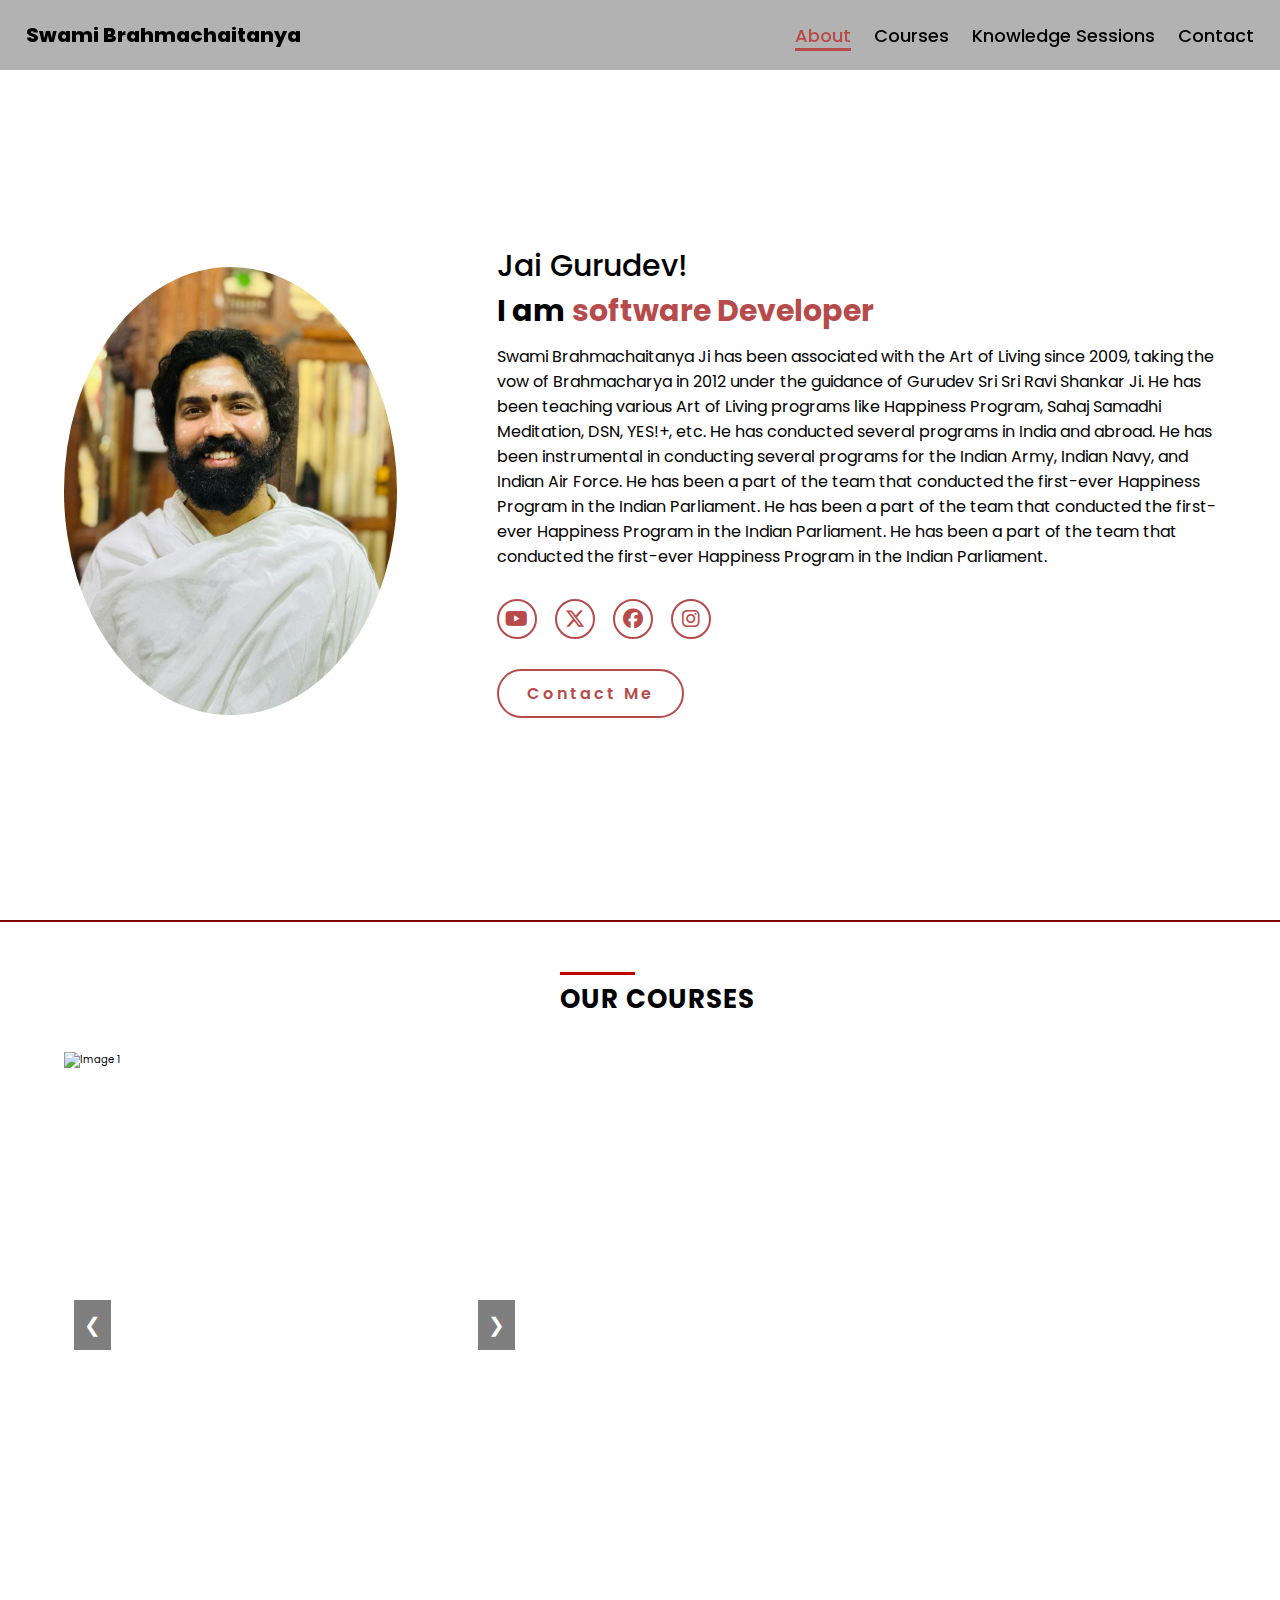
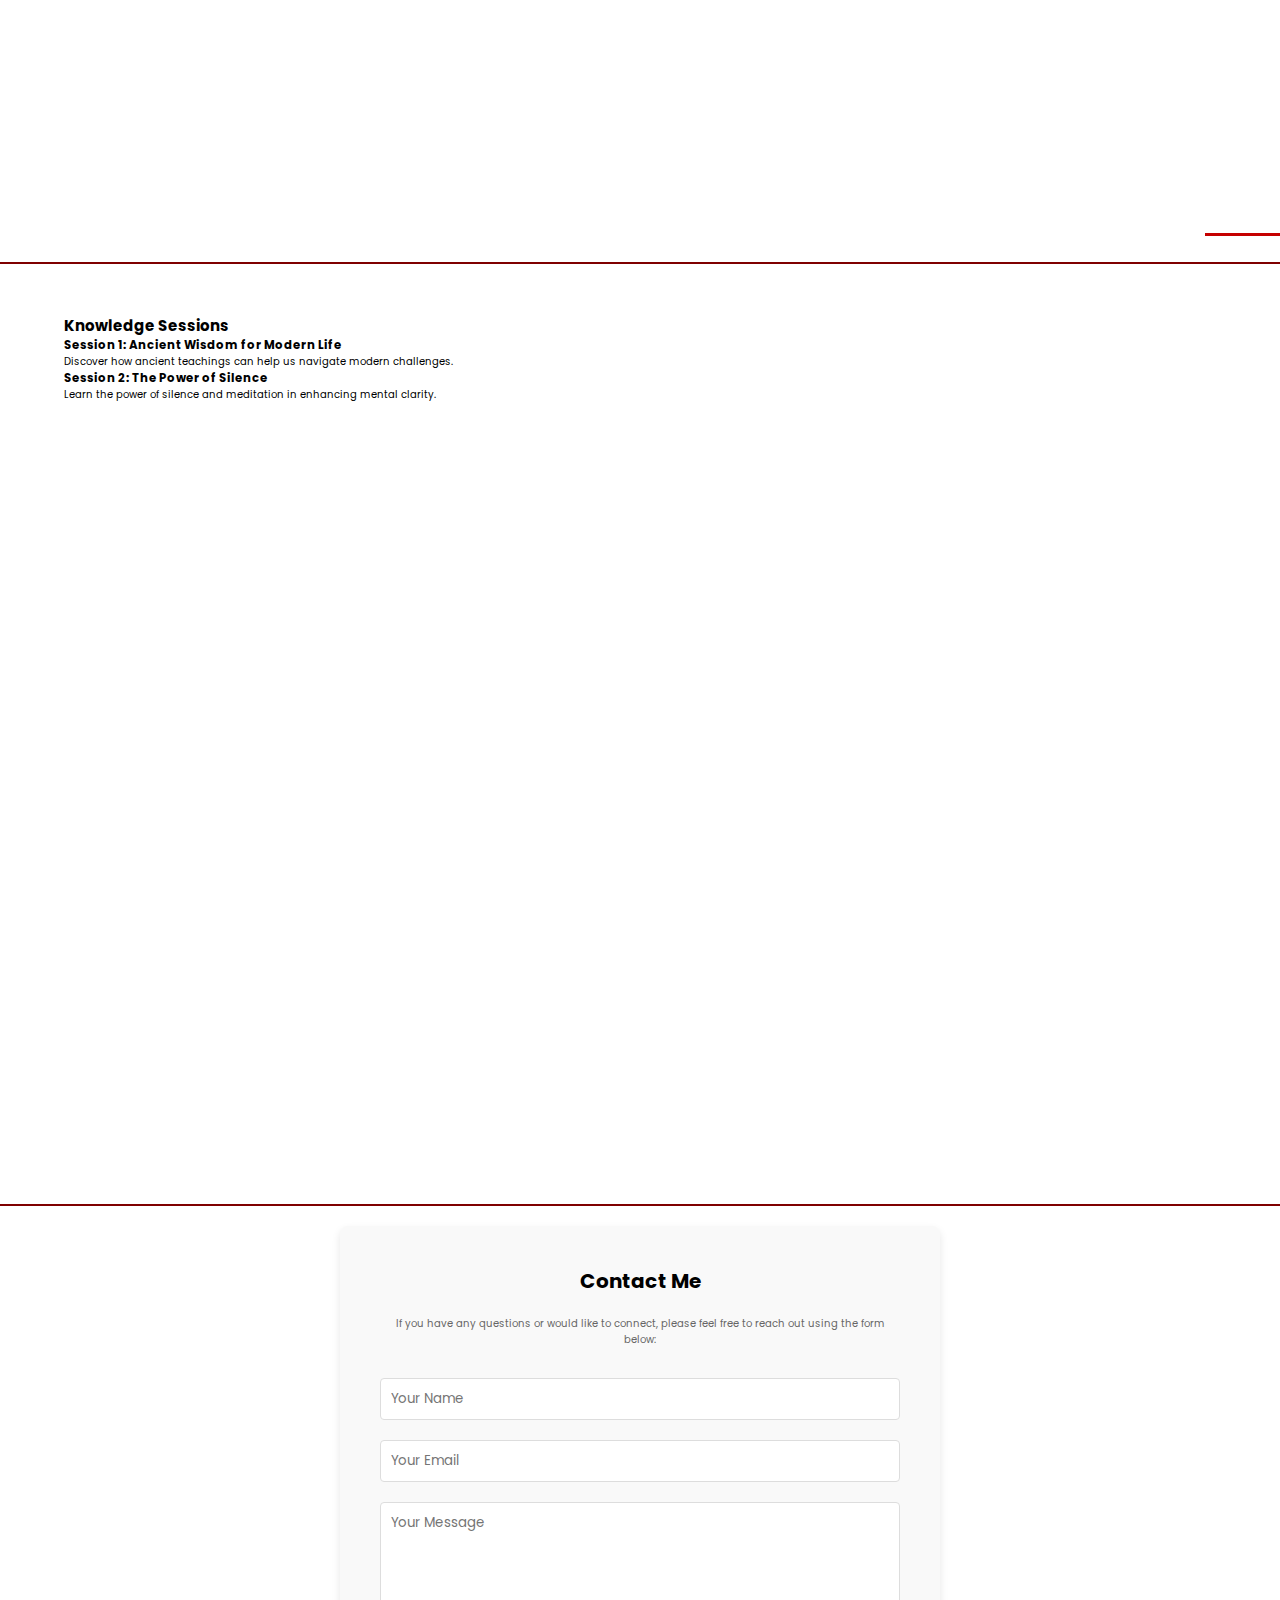
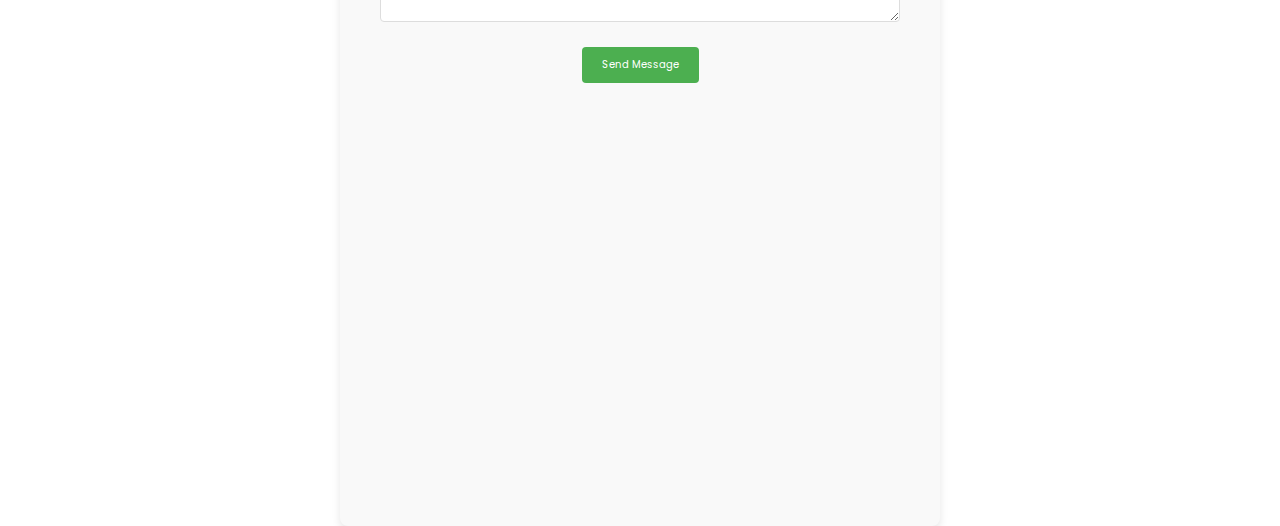
==== index.html @ 54f9519c "one" ====
<!DOCTYPE html>
<html lang="en">
  <head>
    <meta charset="UTF-8" />
    <meta name="viewport" content="width=device-width, initial-scale=1.0" />
    <link
      rel="stylesheet"
      href="https://cdnjs.cloudflare.com/ajax/libs/font-awesome/6.5.2/css/all.min.css"
    />
    <link rel="stylesheet" href="style.css" />
    <title>Portfolio Website</title>
  </head>

  <body>
    <header>
      <a href="#" class="logo">Swami Brahmachaitanya</a>
      <nav>
        <a href="#about" class="active">About</a>
        <a href="#courses">Courses</a>
        <a href="#sessions">Knowledge Sessions</a>
        <a href="#contact">Contact</a>
      </nav>
    </header>

    <section id="about" class="about">
      <div class="about-img">
        <img src="home.jpg" alt="" />
      </div>
      <div class="about-content">
        <h1>Jai Gurudev!<span></span></h1>
        <h3 class="typing-text">I am <span></span></h3>
        <p>
          Swami Brahmachaitanya Ji has been associated with the Art of Living
          since 2009, taking the vow of Brahmacharya in 2012 under the guidance
          of Gurudev Sri Sri Ravi Shankar Ji. He has been teaching various Art
          of Living programs like Happiness Program, Sahaj Samadhi Meditation,
          DSN, YES!+, etc. He has conducted several programs in India and
          abroad. He has been instrumental in conducting several programs for
          the Indian Army, Indian Navy, and Indian Air Force. He has been a part
          of the team that conducted the first-ever Happiness Program in the
          Indian Parliament. He has been a part of the team that conducted the
          first-ever Happiness Program in the Indian Parliament. He has been a
          part of the team that conducted the first-ever Happiness Program in
          the Indian Parliament.
        </p>
        <div class="social-icons">
          <a href="#"><i class="fa-brands fa-youtube"></i></a>
          <a href="#"><i class="fa-brands fa-x-twitter"></i></a>
          <a href="#"><i class="fa-brands fa-facebook"></i></a>
          <a href="#"><i class="fa-brands fa-instagram"></i></a>
        </div>
        <a href="#" class="btn">Contact Me</a>
      </div>
    </section>
    <hr />

    <!-- Courses Section -->
    <section id="courses" class="courses">
      <h2>Our Courses</h2>
      <div class="slider-container">
        <div class="slider">
          <img src="Images/Image1.jpeg" alt="Image 1" class="slide" />
          <img src="Images/Image2.jpeg" alt="Image 2" class="slide" />
          <img src="Images/Image3.jpeg" alt="Image 3" class="slide" />
        </div>
        <button class="prev" onclick="moveSlide(-1)">&#10094;</button>
        <button class="next" onclick="moveSlide(1)">&#10095;</button>
      </div>
    </section>
    <hr />

    <!-- Knowledge Sessions Section -->
    <section id="sessions" class="sessions">
      <h2>Knowledge Sessions</h2>
      <div class="session-list">
        <div class="session-item">
          <h3>Session 1: Ancient Wisdom for Modern Life</h3>
          <p>
            Discover how ancient teachings can help us navigate modern
            challenges.
          </p>
        </div>
        <div class="session-item">
          <h3>Session 2: The Power of Silence</h3>
          <p>
            Learn the power of silence and meditation in enhancing mental
            clarity.
          </p>
        </div>
      </div>
    </section>
    <hr />

    <!-- Contact Section -->
    <section id="contact" class="contact">
      <div>
        <h2>Contact Me</h2>
        <p>
          If you have any questions or would like to connect, please feel free
          to reach out using the form below:
        </p>
        <form class="contact-form">
          <input type="text" placeholder="Your Name" required />
          <input type="email" placeholder="Your Email" required />
          <textarea placeholder="Your Message" required></textarea>
          <button type="submit">Send Message</button>
        </form>
      </div>
    </section>

    <!-- Include JavaScript file -->
    <script src="script.js"></script>
  </body>
</html>
---- style.css ----
@import url("https://fonts.googleapis.com/css2?family=Poppins:wght@100;200;300;400;500;600&display=swap");

* {
  margin: 0;
  padding: 0;
  box-sizing: border-box;
  text-decoration: none;
  border: none;
  outline: none;
  font-family: "Poppins", sans-serif;
}

html {
  font-size: 62.5%;
}

body {
  width: 100%;
  height: 100vh;
  overflow-x: hidden;
  background-color: rgb(255, 255, 255);
  color: rgb(0, 0, 0);
}

header {
  position: fixed;
  top: 0;
  left: 0;
  width: 100%;
  padding: 2rem 2%;
  background-color: transparent;
  filter: drop-shadow(10px);
  display: flex;
  justify-content: space-between;
  align-items: center;
  z-index: 100;
  background-color: rgba(0, 0, 0, 0.3);
}

.logo {
  font-size: 2rem;
  color: rgb(0, 0, 0);
  font-weight: 800;
  cursor: pointer;
  transition: 0.5s ease;
}

.logo:hover {
  transform: scale(1.1);
  color: #b74b4b;
}

nav a {
  font-size: 1.8rem;
  color: rgb(0, 0, 0);
  margin-left: 2rem;
  font-weight: 500;
  transition: 0.3s ease;
  border-bottom: 3px solid transparent;
}

nav a:hover,
nav a.active {
  color: #b74b4b;
  border-bottom: 3px solid #b74b4b;
}

@media (max-width: 995px) {
  nav {
    position: absolute;
    display: none;
    top: 0;
    right: 0;
    width: 40%;
    border-left: 3px solid #b74b4b;
    border-bottom: 3px solid #b74b4b;
    border-bottom-left-radius: 2rem;
    padding: 1rem solid;
    background-color: #161616;
    border-top: 0.1rem solid rgba(0, 0, 0, 0.1);
  }

  nav.active {
    display: block;
  }

  nav a {
    display: block;
    font-size: 2rem;
    margin: 3rem 0;
  }

  nav a:hover,
  nav a.active {
    padding: 1rem;
    border-radius: 0.5rem;
    border-bottom: 0.5rem solid #b74b4b;
  }
}

hr {
  border: none;
  height: 2px;
  background-color: rgb(127, 0, 0);
  margin: 20px 0;
}

section {
  min-height: 100vh;
  padding: 3rem 5% 0;
}

.about {
  display: flex;
  justify-content: center;
  align-items: center;
  gap: 10rem;
  background-color: rgb(255, 255, 255);
}

.about .about-content h1 {
  font-size: 3rem;
  font-weight: 500;
  line-height: 1.5;
  margin-top: 3rem;
}

span {
  color: #b74b4b;
}

.about-content h3 {
  font-size: 3rem;
  margin-bottom: 1rem;
  font-weight: 700;
}

.about-content p {
  font-size: 1.6rem;
}

.about-img {
  border-radius: 50%;
  margin-top: 5%;
}

.about-img img {
  position: relative;
  width: 26vw;
  border-radius: 50%;
  cursor: pointer;
  transition: 0.2s linear;
}

.about-img img:hover {
  transform: scale(1.02);
  box-shadow: 0 0 100px rgba(255, 251, 0, 0.7);
}

.social-icons a {
  display: inline-flex;
  justify-content: center;
  align-items: center;
  width: 4rem;
  height: 4rem;
  background-color: transparent;
  border: 0.2rem solid #b74b4b;
  font-size: 2rem;
  border-radius: 50%;
  margin: 3rem 1.5rem 3rem 0;
  transition: 0.3s ease;
  color: #b74b4b;
}

.social-icons a:hover {
  color: rgb(255, 255, 255);
  /* transform: scale(1.3) translateY(-5px); */
  background-color: #b74b4b;
  box-shadow: 0 0 25px #b74b4b;
}

.btn {
  display: inline-block;
  padding: 1rem 2.8rem;
  background-color: rgb(255, 255, 255);
  border-radius: 4rem;
  font-size: 1.6rem;
  color: #b74b4b;
  letter-spacing: 0.3rem;
  font-weight: 600;
  border: 2px solid #b74b4b;
  transition: 0.3s ease;
  cursor: pointer;
}

.btn:hover {
  transform: scale3d(1.03);
  background-color: #b74b4b;
  color: rgb(255, 255, 255);
  box-shadow: 0 0 25px #b74b4b;
}

.typing-text {
  font-size: 34px;
  font-weight: 600;
  min-width: 280px;
}

.typing-text span {
  position: relative;
}

.typing-text span::before {
  content: "software Developer";
  color: #b74b4b;
  animation: words 20s infinite;
}

.typing-text span::after {
  content: "";
  position: absolute;
  height: 90%;
  border-left: 3px solid rgb(255, 255, 255);
  right: -8;
  animation: cursor 2s infinite;
}

@keyframes cursor {
  to {
    border-left: 3px solid #b74b4b;
  }
}

@keyframes words {
  0%,
  40% {
    content: "Swami Brahmachaitanya";
  }
  41%,
  55% {
    content: "a MBA Graduate";
  }
  56%,
  70% {
    content: "a Social Worker";
  }
  71%,
  85% {
    content: "an Art of Living Teacher";
  }
  86%,
  100% {
    content: "a Disciple of Sri Sri";
  }
}

@media (max-width: 1000px) {
  .about {
    gap: 4rem;
  }
}

@media (max-width: 995px) {
  .about {
    flex-direction: column;
    margin: 5rem 4rem;
  }

  .about .about-content h3 {
    font-size: 2.5rem;
  }

  .about-content h1 {
    font-size: 5rem;
  }

  .about-img img {
    width: 70vw;
    margin-top: 4rem;
  }
}

#courses {
  position: relative;
}

.courses h2 {
  font-size:26px; font-weight:700;  letter-spacing:1px; text-transform:uppercase; width:160px; text-align:center; margin:auto; white-space:nowrap; padding-bottom:13px;
}
.courses h2:before {
    background-color: #c50000;
    content: '';
    display: block;
    height: 3px;
    width: 75px;
    margin-bottom: 5px;
}
.courses h2:after {
    background-color: #c50000;
    content: '';
    display: block;
    position:absolute; right:0; bottom:0;
    height: 3px;
    width: 75px;
    margin-bottom: 0.25em;
}

.slider-container {
  position: relative;
  width: 40%;
  height: 20%;
  overflow: hidden;
}

.slider {
  display: flex;
  transition: transform 0.5s ease-in-out;
}

.slide {
  min-width: 100%;
  box-sizing: border-box;
}

button.prev, button.next {
  position: absolute;
  top: 50%;
  transform: translateY(-50%);
  background-color: rgba(0, 0, 0, 0.5);
  border: none;
  color: white;
  font-size: 2rem;
  padding: 10px;
  cursor: pointer;
  z-index: 1;
}

button.prev {
  left: 10px;
}

button.next {
  right: 10px;
}

button.prev:hover, button.next:hover {
  background-color: rgba(0, 0, 0, 0.8);
}

.slide {
  width: 1080px;
  height: 566px;
  margin-top: 20px;
}

.contact {
  max-width: 600px;
  margin: 0 auto;
  padding: 40px;
  background-color: #f9f9f9;
  border-radius: 8px;
  box-shadow: 0 4px 8px rgba(0, 0, 0, 0.1);
  text-align: center;
}

.contact h2 {
  font-size: 2em;
  margin-bottom: 20px;
}

.contact p {
  margin-bottom: 30px;
  color: #666;
}

.contact-form input,
.contact-form textarea {
  width: 100%;
  padding: 10px;
  margin-bottom: 20px;
  border: 1px solid #ddd;
  border-radius: 4px;
  box-sizing: border-box;
}

.contact-form textarea {
  height: 120px;
}

.contact-form button {
  padding: 10px 20px;
  background-color: #4CAF50;
  color: white;
  border: none;
  border-radius: 4px;
  cursor: pointer;
  font-size: 1em;
}

.contact-form button:hover {
  background-color: #45a049;
}
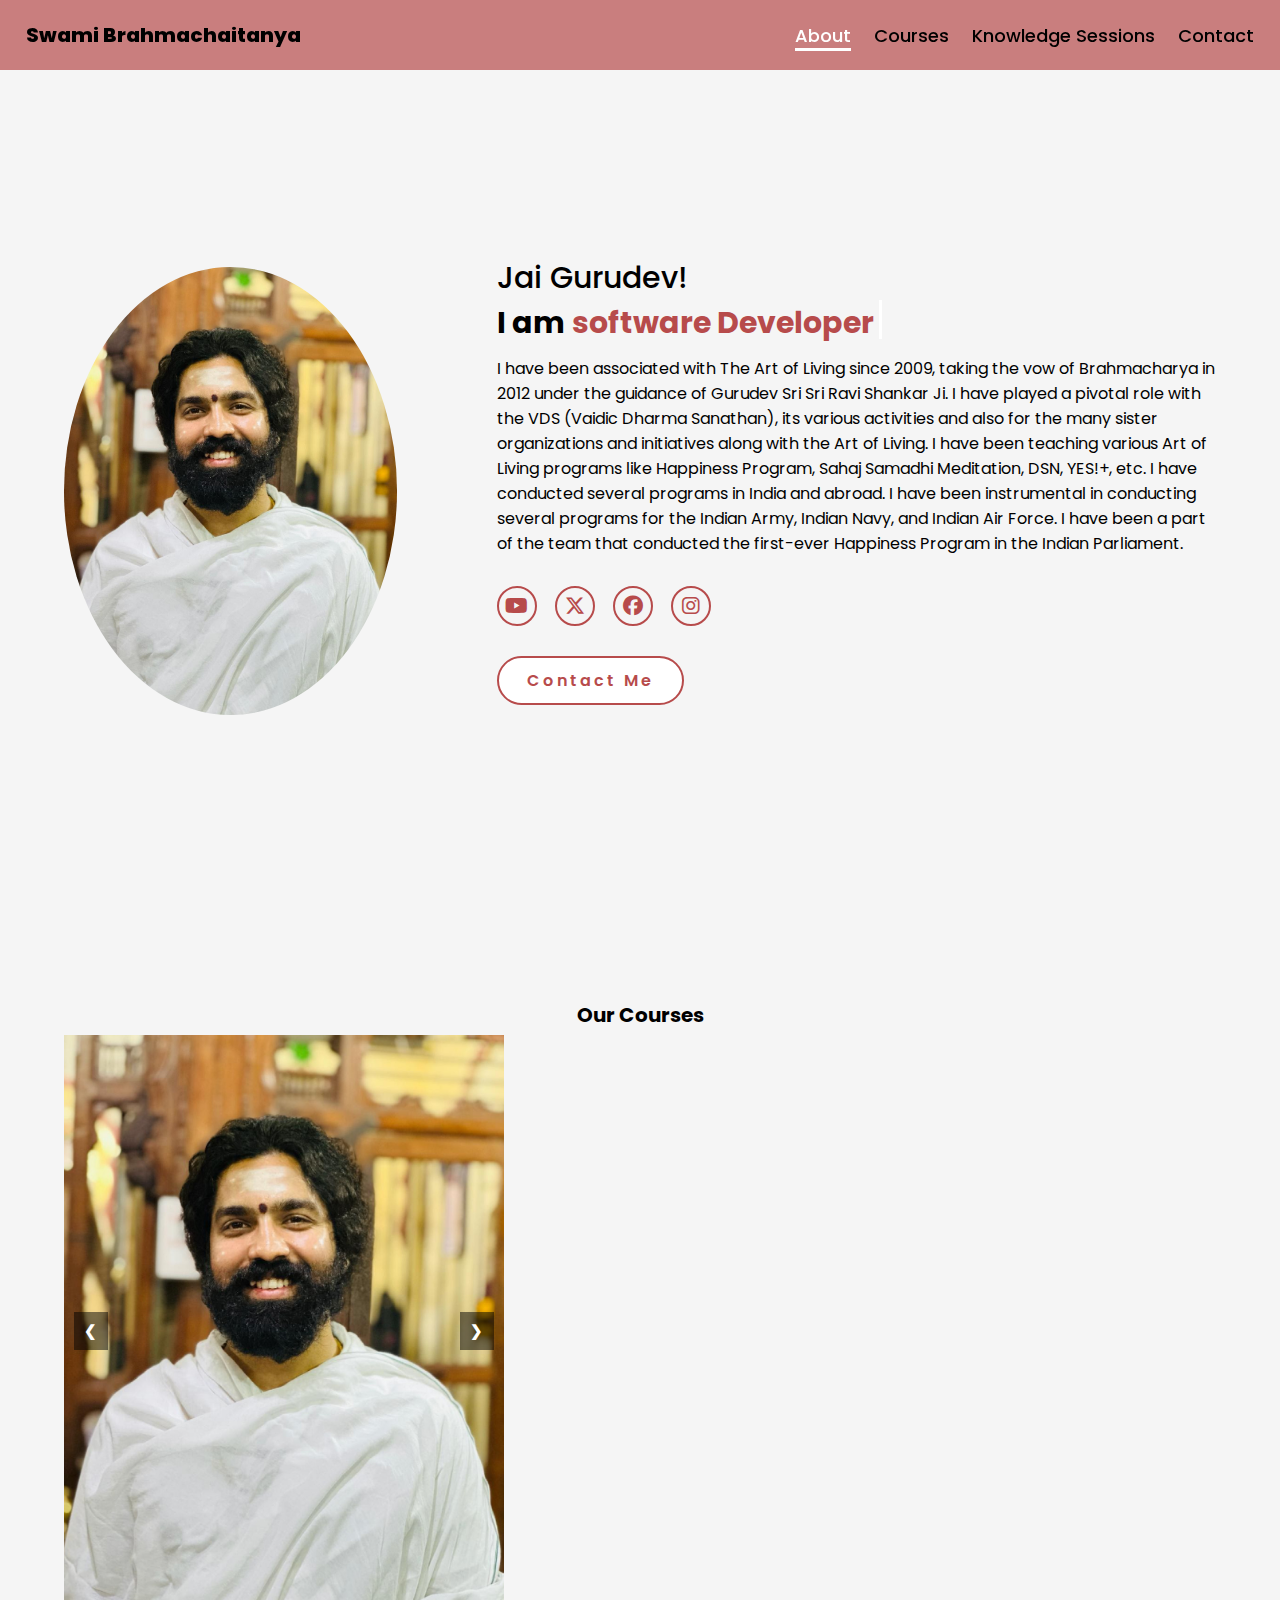
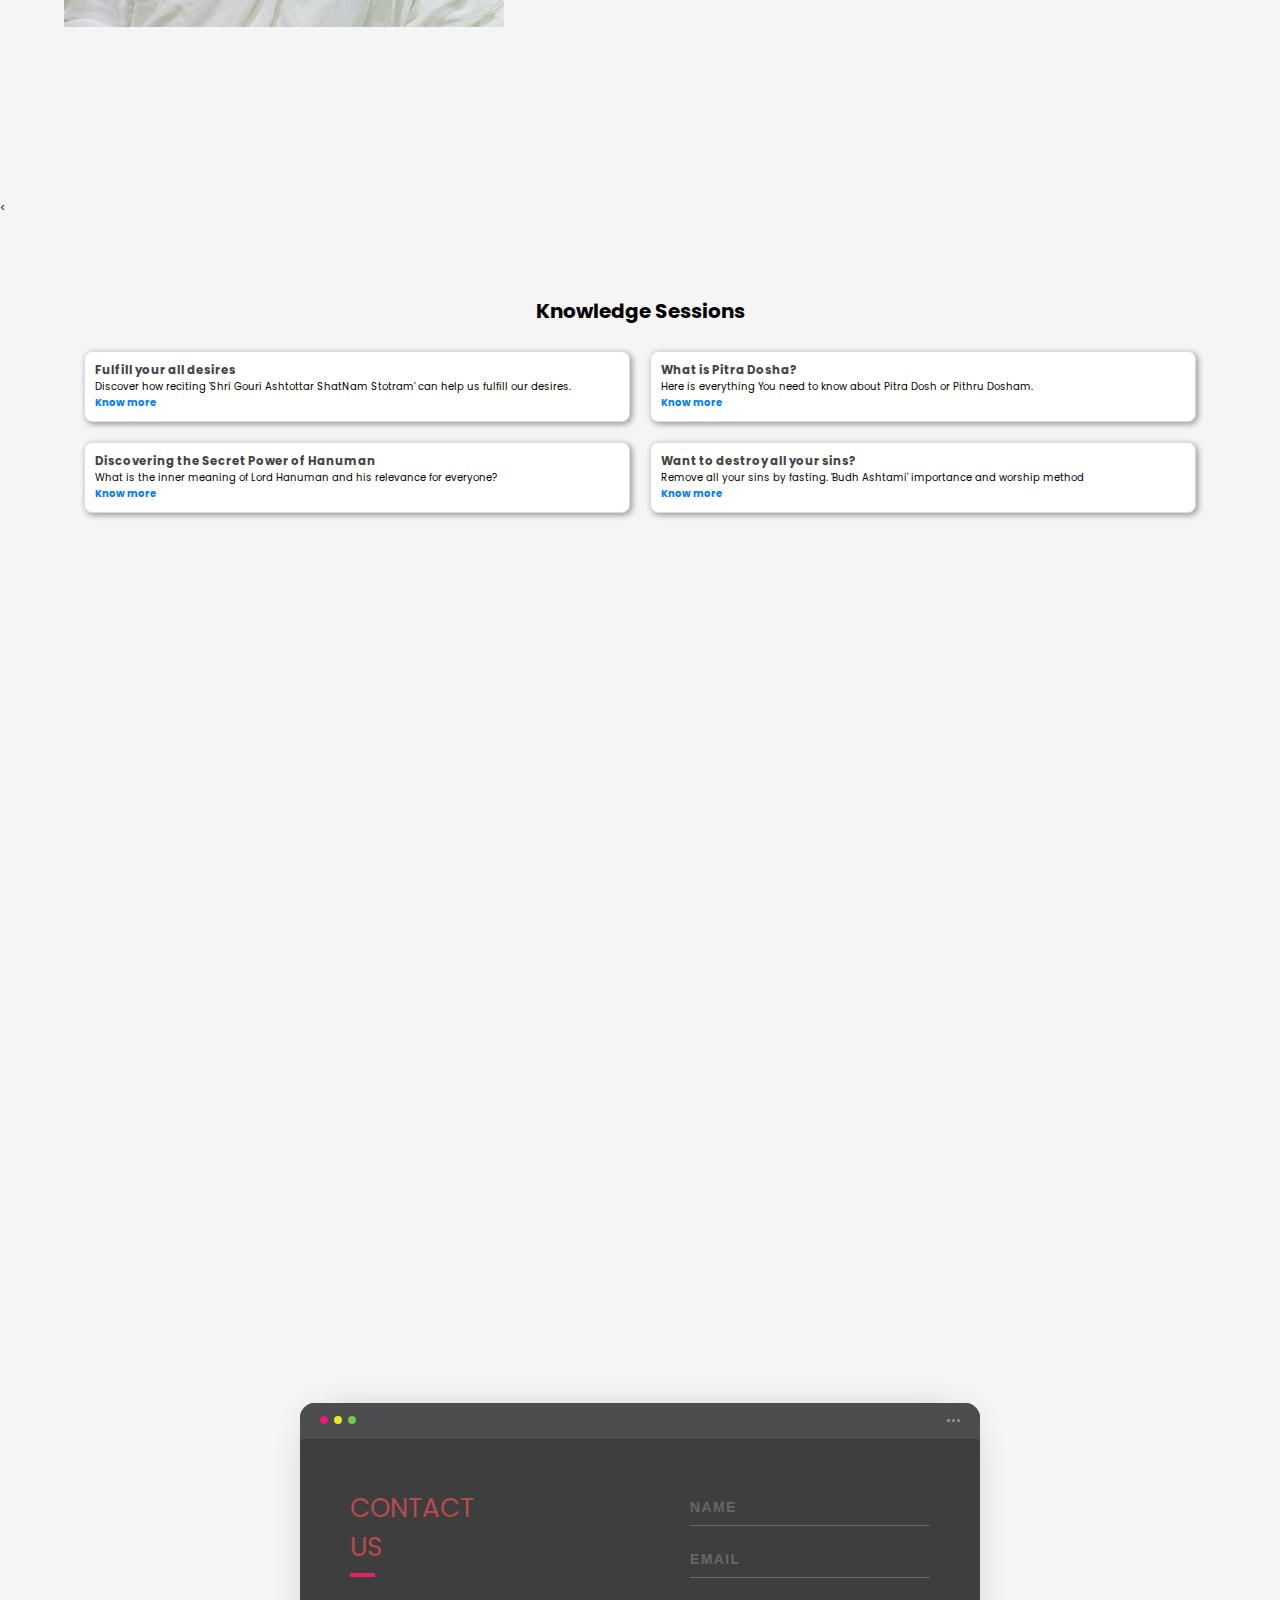
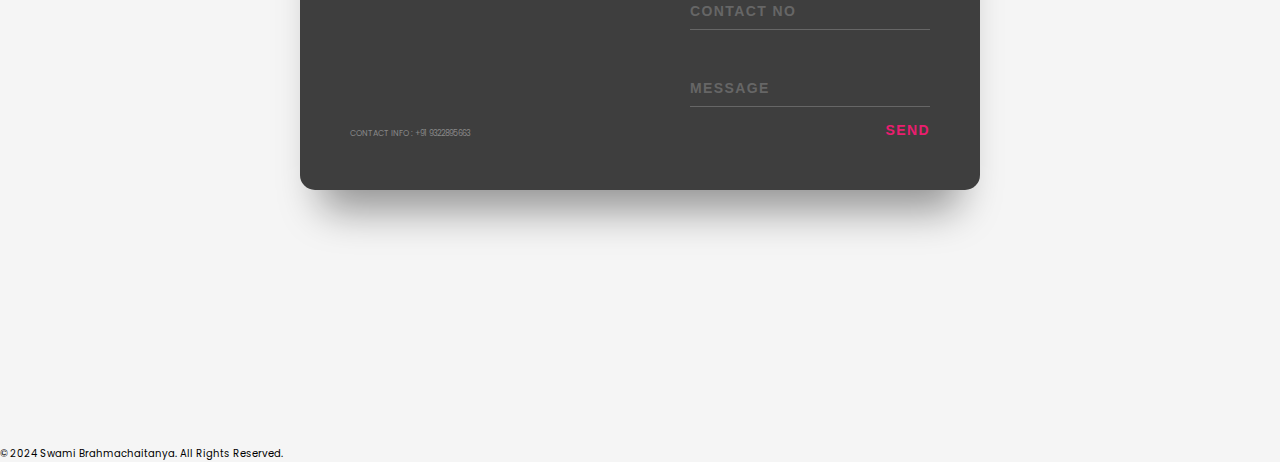
==== commit 62c3ed4e: "19change" ====
--- a/index.html
+++ b/index.html
@@ -9,7 +9,7 @@
     />
     <link rel="stylesheet" href="style.css" />
     <title>Portfolio Website</title>
-  </head>
+</head>
 
   <body>
     <header>
@@ -30,83 +30,134 @@
         <h1>Jai Gurudev!<span></span></h1>
         <h3 class="typing-text">I am <span></span></h3>
         <p>
-          Swami Brahmachaitanya Ji has been associated with the Art of Living
-          since 2009, taking the vow of Brahmacharya in 2012 under the guidance
-          of Gurudev Sri Sri Ravi Shankar Ji. He has been teaching various Art
-          of Living programs like Happiness Program, Sahaj Samadhi Meditation,
-          DSN, YES!+, etc. He has conducted several programs in India and
-          abroad. He has been instrumental in conducting several programs for
-          the Indian Army, Indian Navy, and Indian Air Force. He has been a part
-          of the team that conducted the first-ever Happiness Program in the
-          Indian Parliament. He has been a part of the team that conducted the
-          first-ever Happiness Program in the Indian Parliament. He has been a
-          part of the team that conducted the first-ever Happiness Program in
-          the Indian Parliament.
-        </p>
+          I have been associated with The Art of Living since 2009, taking the vow of Brahmacharya in 2012 under the guidance of Gurudev Sri Sri Ravi Shankar Ji.
+          I have played a pivotal role with the VDS (Vaidic Dharma Sanathan), its various activities and also for the many sister organizations and initiatives along with 
+          the Art of Living. I have been teaching various Art of Living programs like Happiness Program, Sahaj Samadhi Meditation, DSN, YES!+, etc. I have conducted several 
+          programs in India and abroad. I have been instrumental in conducting several programs for the Indian Army, Indian Navy, and Indian Air Force. I have been a part
+          of the team that conducted the first-ever Happiness Program in the Indian Parliament.
         <div class="social-icons">
-          <a href="#"><i class="fa-brands fa-youtube"></i></a>
-          <a href="#"><i class="fa-brands fa-x-twitter"></i></a>
-          <a href="#"><i class="fa-brands fa-facebook"></i></a>
-          <a href="#"><i class="fa-brands fa-instagram"></i></a>
+          <a href="https://www.youtube.com/@Brahmachaitanyaji" target="_blank">
+            <i class="fa-brands fa-youtube"></i>
+          </a>
+          <a href="https://x.com/Brahmchaitanya" target="_blank">
+            <i class="fa-brands fa-x-twitter"></i>
+          </a>
+          <a href="https://www.facebook.com/aolpraful/" target="_blank">
+            <i class="fa-brands fa-facebook"></i>
+          </a>
+          <a
+            href="https://www.instagram.com/swamibrahmachaitanya/"
+            target="_blank"
+          >
+            <i class="fa-brands fa-instagram"></i>
+          </a>
         </div>
-        <a href="#" class="btn">Contact Me</a>
+        <a href="mailto:mayankaol13@gmail.com" class="btn">Contact Me</a>
       </div>
     </section>
-    <hr />
 
-    <!-- Courses Section -->
-    <section id="courses" class="courses">
-      <h2>Our Courses</h2>
-      <div class="slider-container">
-        <div class="slider">
-          <img src="Images/Image1.jpeg" alt="Image 1" class="slide" />
-          <img src="Images/Image2.jpeg" alt="Image 2" class="slide" />
-          <img src="Images/Image3.jpeg" alt="Image 3" class="slide" />
-        </div>
-        <button class="prev" onclick="moveSlide(-1)">&#10094;</button>
-        <button class="next" onclick="moveSlide(1)">&#10095;</button>
-      </div>
-    </section>
-    <hr />
-
+  <!-- Courses Section -->
+<section id="courses" class="courses">
+  <h2>Our Courses</h2>
+  <div class="courses-img">
+    <div class="slider">
+      <img src="home.jpg" alt="Image 1" class="slide" />
+      <img src="home.jpg" alt="Image 2" class="slide" />
+      <img src="home.jpg" alt="Image 3" class="slide" />
+    </div>
+    <button class="prev" onclick="changeSlide(-1)">&#10094;</button>
+    <button class="next" onclick="changeSlide(1)">&#10095;</button>
+  </div>
+</section>
+ 
     <!-- Knowledge Sessions Section -->
-    <section id="sessions" class="sessions">
+    <<section id="sessions" class="sessions">
       <h2>Knowledge Sessions</h2>
       <div class="session-list">
         <div class="session-item">
-          <h3>Session 1: Ancient Wisdom for Modern Life</h3>
+          <h3>Fulfill your all desires</h3>
+          <p>Discover how reciting 'Shri Gouri Ashtottar ShatNam Stotram' can help us fulfill our desires.</p>
           <p>
-            Discover how ancient teachings can help us navigate modern
-            challenges.
+            <a href="stotra.html" class="show-text-link" onclick="showMoreText(event1)">Know more</a>
           </p>
         </div>
         <div class="session-item">
-          <h3>Session 2: The Power of Silence</h3>
+          <h3>What is Pitra Dosha?</h3>
+          <p>Here is everything You need to know about Pitra Dosh or Pithru Dosham.</p>
           <p>
-            Learn the power of silence and meditation in enhancing mental
-            clarity.
+            <a href="pitra-dosha.html" class="show-text-link" onclick="showMoreText(event2)">Know more</a>
           </p>
+        </div>
+        <div class="session-item">
+          <h3>Discovering the Secret Power of Hanuman</h3>
+          <p>What is the inner meaning of Lord Hanuman and his relevance for everyone?</p>
+          <p>
+            <a href="hanuman.html" class="show-text-link" onclick="showMoreText(event3)">Know more</a>
+          </p>
+        </div>
+        <div class="session-item">
+          <h3>Want to destroy all your sins?</h3>
+          <p>Remove all your sins by fasting. 'Budh Ashtami' importance and worship method</p>
+          <p>
+            <a href="stotra.html" class="show-text-link" onclick="showMoreText(event)">Know more</a>
+          </p>
+        </div>
+    </section>
+
+    <!-- Contact Section -->
+    <section id="contact" class="contact">
+      <div class="background">
+        <div class="container">
+          <div class="screen">
+            <div class="screen-header">
+              <div class="screen-header-left">
+                <div class="screen-header-button close"></div>
+                <div class="screen-header-button maximize"></div>
+                <div class="screen-header-button minimize"></div>
+              </div>
+              <div class="screen-header-right">
+                <div class="screen-header-ellipsis"></div>
+                <div class="screen-header-ellipsis"></div>
+                <div class="screen-header-ellipsis"></div>
+              </div>
+            </div>
+            <div class="screen-body">
+              <div class="screen-body-item left">
+                <div class="app-title">
+                  <span>CONTACT</span>
+                  <span>US</span>
+                </div>
+                <div class="app-contact">CONTACT INFO : +91 9322895663</div>
+              </div>
+              <div class="screen-body-item">
+                <div class="app-form">
+                  <div class="app-form-group">
+                    <input class="app-form-control" placeholder="NAME" />
+                  </div>
+                  <div class="app-form-group">
+                    <input class="app-form-control" placeholder="EMAIL" />
+                  </div>
+                  <div class="app-form-group">
+                    <input class="app-form-control" placeholder="CONTACT NO" />
+                  </div>
+                  <div class="app-form-group message">
+                    <input class="app-form-control" placeholder="MESSAGE" />
+                  </div>
+                  <div class="app-form-group buttons">
+                    <button class="app-form-button">SEND</button>
+                  </div>
+                </div>
+              </div>
+            </div>
+          </div>
         </div>
       </div>
     </section>
-    <hr />
+  </body>
 
-    <!-- Contact Section -->
-    <section id="contact" class="contact">
-      <div>
-        <h2>Contact Me</h2>
-        <p>
-          If you have any questions or would like to connect, please feel free
-          to reach out using the form below:
-        </p>
-        <form class="contact-form">
-          <input type="text" placeholder="Your Name" required />
-          <input type="email" placeholder="Your Email" required />
-          <textarea placeholder="Your Message" required></textarea>
-          <button type="submit">Send Message</button>
-        </form>
-      </div>
-    </section>
+    <footer>
+      <p>&copy; 2024 Swami Brahmachaitanya. All Rights Reserved.</p>
+    </footer>
 
     <!-- Include JavaScript file -->
     <script src="script.js"></script>
--- a/style.css
+++ b/style.css
@@ -12,16 +12,18 @@
 
 html {
   font-size: 62.5%;
+  scroll-behavior: smooth;
 }
 
 body {
   width: 100%;
   height: 100vh;
   overflow-x: hidden;
-  background-color: rgb(255, 255, 255);
+  background-color: #f4f4f4e0;
   color: rgb(0, 0, 0);
 }
 
+/* Header or Navbar */
 header {
   position: fixed;
   top: 0;
@@ -34,7 +36,8 @@
   justify-content: space-between;
   align-items: center;
   z-index: 100;
-  background-color: rgba(0, 0, 0, 0.3);
+  background-color: rgba(183, 75, 75, 0.7);
+  backdrop-filter: blur(5px);
 }
 
 .logo {
@@ -46,8 +49,8 @@
 }
 
 .logo:hover {
-  transform: scale(1.1);
-  color: #b74b4b;
+  transform: scale(1.03);
+  color: rgb(255, 255, 255);
 }
 
 nav a {
@@ -61,8 +64,8 @@
 
 nav a:hover,
 nav a.active {
-  color: #b74b4b;
-  border-bottom: 3px solid #b74b4b;
+  color: rgb(255, 255, 255);
+  border-bottom: 3px solid rgb(255, 255, 255);
 }
 
 @media (max-width: 995px) {
@@ -75,9 +78,9 @@
     border-left: 3px solid #b74b4b;
     border-bottom: 3px solid #b74b4b;
     border-bottom-left-radius: 2rem;
-    padding: 1rem solid;
+    padding: 1rem;
     background-color: #161616;
-    border-top: 0.1rem solid rgba(0, 0, 0, 0.1);
+    border-top: 0.1rem solid rgba(52, 44, 44, 0.773);
   }
 
   nav.active {
@@ -98,24 +101,18 @@
   }
 }
 
-hr {
-  border: none;
-  height: 2px;
-  background-color: rgb(127, 0, 0);
-  margin: 20px 0;
-}
-
+/* Sections */
 section {
   min-height: 100vh;
   padding: 3rem 5% 0;
 }
 
+/* About section */
 .about {
   display: flex;
   justify-content: center;
   align-items: center;
   gap: 10rem;
-  background-color: rgb(255, 255, 255);
 }
 
 .about .about-content h1 {
@@ -174,7 +171,6 @@
 
 .social-icons a:hover {
   color: rgb(255, 255, 255);
-  /* transform: scale(1.3) translateY(-5px); */
   background-color: #b74b4b;
   box-shadow: 0 0 25px #b74b4b;
 }
@@ -221,7 +217,7 @@
   position: absolute;
   height: 90%;
   border-left: 3px solid rgb(255, 255, 255);
-  right: -8;
+  right: -8px;
   animation: cursor 2s infinite;
 }
 
@@ -250,65 +246,21 @@
   }
   86%,
   100% {
-    content: "a Disciple of Sri Sri";
-  }
-}
-
-@media (max-width: 1000px) {
-  .about {
-    gap: 4rem;
-  }
-}
-
-@media (max-width: 995px) {
-  .about {
-    flex-direction: column;
-    margin: 5rem 4rem;
-  }
-
-  .about .about-content h3 {
-    font-size: 2.5rem;
-  }
-
-  .about-content h1 {
-    font-size: 5rem;
-  }
-
-  .about-img img {
-    width: 70vw;
-    margin-top: 4rem;
-  }
-}
-
-#courses {
+    content: "a ‘President's Award’ Winner";
+  }
+}
+
+/* Courses section */
+#courses h2 {
+  text-align: center;
+  font-size: 2em;
+  margin-top: 70px;
+  margin-bottom: 5px;
+}
+
+.courses-img {
   position: relative;
-}
-
-.courses h2 {
-  font-size:26px; font-weight:700;  letter-spacing:1px; text-transform:uppercase; width:160px; text-align:center; margin:auto; white-space:nowrap; padding-bottom:13px;
-}
-.courses h2:before {
-    background-color: #c50000;
-    content: '';
-    display: block;
-    height: 3px;
-    width: 75px;
-    margin-bottom: 5px;
-}
-.courses h2:after {
-    background-color: #c50000;
-    content: '';
-    display: block;
-    position:absolute; right:0; bottom:0;
-    height: 3px;
-    width: 75px;
-    margin-bottom: 0.25em;
-}
-
-.slider-container {
-  position: relative;
-  width: 40%;
-  height: 20%;
+  max-width: 440px;
   overflow: hidden;
 }
 
@@ -319,85 +271,411 @@
 
 .slide {
   min-width: 100%;
-  box-sizing: border-box;
-}
-
-button.prev, button.next {
+  transition: opacity 0.5s;
+}
+
+.prev,
+.next {
   position: absolute;
   top: 50%;
   transform: translateY(-50%);
   background-color: rgba(0, 0, 0, 0.5);
+  color: white;
   border: none;
-  color: white;
-  font-size: 2rem;
   padding: 10px;
   cursor: pointer;
-  z-index: 1;
-}
-
-button.prev {
+  font-size: 1.5em;
+}
+
+.prev {
   left: 10px;
 }
 
-button.next {
+.next {
   right: 10px;
 }
 
-button.prev:hover, button.next:hover {
+.prev:hover,
+.next:hover {
   background-color: rgba(0, 0, 0, 0.8);
 }
 
-.slide {
-  width: 1080px;
-  height: 566px;
-  margin-top: 20px;
-}
-
-.contact {
-  max-width: 600px;
-  margin: 0 auto;
-  padding: 40px;
+/* knowldge session section */
+.sessions h2 {
+  text-align: center;
+  font-size: 2em;
+  margin-bottom: 5px;
+  margin-top: 50px;
+}
+
+.session-list {
+  display: flex; /* Enable flexbox */
+  flex-wrap: wrap; /* Allow items to wrap to the next line */
+  gap: 20px; /* Space between items */
+  /* background-color: #e2e2e2; */
+  padding: 20px;
+}
+
+/* Style for individual session items */
+.session-item {
+  flex: 1 1 calc(50% - 20px); /* Make each item take up 50% width minus the gap */
+  box-sizing: border-box; /* Include padding and border in width */
+  padding: 10px;
+  background-color: #fff;
+  border: 1px solid #ddd;
+  border-radius: 8px;
+  box-shadow: 2px 2px 6px rgba(0, 0, 0, 0.4);
+}
+
+/* Style for smaller screens */
+@media (max-width: 768px) {
+  .session-item {
+    flex: 1 1 100%; /* Stack items vertically on smaller screens */
+  }
+}
+
+.session-item h3 {
+  color: #444;
+}
+
+.show-text-link {
+  color: #007bff;
+  text-decoration: none;
+  font-weight: bold; 
+}
+
+.show-text-link:hover {
+  text-decoration: underline;
+}
+
+
+
+/* Contact Section */
+.direct-contact-container {
+  flex: 1;
+  padding: 20px;
   background-color: #f9f9f9;
   border-radius: 8px;
   box-shadow: 0 4px 8px rgba(0, 0, 0, 0.1);
-  text-align: center;
-}
-
-.contact h2 {
-  font-size: 2em;
-  margin-bottom: 20px;
-}
-
-.contact p {
-  margin-bottom: 30px;
-  color: #666;
-}
-
-.contact-form input,
-.contact-form textarea {
+}
+
+.contact-wrapper {
+  display: flex;
+  flex-direction: row;
+  justify-content: space-between;
+  gap: 20px;
+  padding: 20px;
+}
+
+.form-horizontal {
+  flex: 1;
+}
+
+.direct-contact-container {
+  flex: 1;
+  padding: 20px;
+  background-color: #f9f9f9;
+  border-radius: 8px;
+  box-shadow: 0 4px 8px rgba(0, 0, 0, 0.1);
+}
+
+.contact-text {
+  margin-left: 10px;
+}
+
+.contact-icon {
+  color: #333;
+  text-decoration: none;
+  margin-right: 15px;
+}
+
+.contact-icon:hover {
+  color: #007bff;
+}
+
+.btn-primary {
+  background-color: #007bff;
+  color: #fff;
+  border: none;
+  padding: 10px 20px;
+  cursor: pointer;
+  border-radius: 4px;
+  font-size: 1em;
+}
+
+.btn-primary:hover {
+  background-color: #0056b3;
+}
+
+.form-control {
   width: 100%;
   padding: 10px;
-  margin-bottom: 20px;
+  margin-bottom: 15px;
   border: 1px solid #ddd;
   border-radius: 4px;
   box-sizing: border-box;
 }
 
-.contact-form textarea {
-  height: 120px;
-}
-
-.contact-form button {
+.alt-send-button {
+  display: flex;
+  align-items: center;
+}
+
+.fa-paper-plane {
+  margin-right: 5px;
+}
+
+.section-header {
+  text-align: center;
+  margin-bottom: 40px;
+  font-size: 2.5em;
+}
+
+@media (max-width: 768px) {
+  .contact-wrapper {
+    flex-direction: column;
+  }
+}
+
+/* Contact Section */
+*,
+*:before,
+*:after {
+  box-sizing: border-box;
+  -webkit-font-smoothing: antialiased;
+  -moz-osx-font-smoothing: grayscale;
+}
+
+button,
+input {
+  font-family: "Montserrat", sans-serif;
+  font-weight: 700;
+  letter-spacing: 1.4px;
+}
+
+.background {
+  display: flex;
+  min-height: 100vh;
+}
+
+.container {
+  flex: 0 1 700px;
+  margin: auto;
+  padding: 10px;
+}
+
+.screen {
+  position: relative;
+  background: #3e3e3e;
+  border-radius: 15px;
+}
+
+.screen:after {
+  content: "";
+  display: block;
+  position: absolute;
+  top: 0;
+  left: 20px;
+  right: 20px;
+  bottom: 0;
+  border-radius: 15px;
+  box-shadow: 0 20px 40px rgba(0, 0, 0, 0.4);
+  z-index: -1;
+}
+
+.screen-header {
+  display: flex;
+  align-items: center;
   padding: 10px 20px;
-  background-color: #4CAF50;
-  color: white;
+  background: #4d4d4f;
+  border-top-left-radius: 15px;
+  border-top-right-radius: 15px;
+}
+
+.screen-header-left {
+  margin-right: auto;
+}
+
+.screen-header-button {
+  display: inline-block;
+  width: 8px;
+  height: 8px;
+  margin-right: 3px;
+  border-radius: 8px;
+  background: white;
+}
+
+.screen-header-button.close {
+  background: #ed1c6f;
+}
+
+.screen-header-button.maximize {
+  background: #e8e925;
+}
+
+.screen-header-button.minimize {
+  background: #74c54f;
+}
+
+.screen-header-right {
+  display: flex;
+}
+
+.screen-header-ellipsis {
+  width: 3px;
+  height: 3px;
+  margin-left: 2px;
+  border-radius: 8px;
+  background: #999;
+}
+
+.screen-body {
+  display: flex;
+}
+
+.screen-body-item {
+  flex: 1;
+  padding: 50px;
+}
+
+.screen-body-item.left {
+  display: flex;
+  flex-direction: column;
+}
+
+.app-title {
+  display: flex;
+  flex-direction: column;
+  position: relative;
+  color: #ea1d6f;
+  font-size: 26px;
+}
+
+.app-title:after {
+  content: "";
+  display: block;
+  position: absolute;
+  left: 0;
+  bottom: -10px;
+  width: 25px;
+  height: 4px;
+  background: #ea1d6f;
+}
+
+.app-contact {
+  margin-top: auto;
+  font-size: 8px;
+  color: #888;
+}
+
+.app-form-group {
+  margin-bottom: 15px;
+}
+
+.app-form-group.message {
+  margin-top: 40px;
+}
+
+.app-form-group.buttons {
+  margin-bottom: 0;
+  text-align: right;
+}
+
+.app-form-control {
+  width: 100%;
+  padding: 10px 0;
+  background: none;
   border: none;
-  border-radius: 4px;
+  border-bottom: 1px solid #666;
+  color: #ddd;
+  font-size: 14px;
+  text-transform: uppercase;
+  outline: none;
+  transition: border-color 0.2s;
+}
+
+.app-form-control::placeholder {
+  color: #666;
+}
+
+.app-form-control:focus {
+  border-bottom-color: #ddd;
+}
+
+.app-form-button {
+  background: none;
+  border: none;
+  color: #ea1d6f;
+  font-size: 14px;
   cursor: pointer;
-  font-size: 1em;
-}
-
-.contact-form button:hover {
-  background-color: #45a049;
-}
-
+  outline: none;
+}
+
+.app-form-button:hover {
+  color: #b9134f;
+}
+
+.credits {
+  display: flex;
+  justify-content: center;
+  align-items: center;
+  margin-top: 20px;
+  color: #ffa4bd;
+  font-family: "Roboto Condensed", sans-serif;
+  font-size: 16px;
+  font-weight: normal;
+}
+
+.credits-link {
+  display: flex;
+  align-items: center;
+  color: #fff;
+  font-weight: bold;
+  text-decoration: none;
+}
+
+.dribbble {
+  width: 20px;
+  height: 20px;
+  margin: 0 5px;
+}
+
+/* @media screen and (max-width: 520px) {
+  .screen-body {
+    flex-direction: column;
+  }
+
+  .screen-body-item.left {
+    margin-bottom: 30px;
+  }
+
+  .app-title {
+    flex-direction: row;
+  }
+
+  .app-title span {
+    margin-right: 12px;
+  }
+
+  .app-title:after {
+    display: none;
+  }
+}
+
+@media screen and (max-width: 600px) {
+  .screen-body {
+    padding: 40px;
+  }
+
+  .screen-body-item {
+    padding: 0;
+  }
+} */
+
+/* Footer */
+.copyright {
+  font: 200 14px "Oswald", sans-serif;
+  color: #555;
+  letter-spacing: 1px;
+  text-align: center;
+}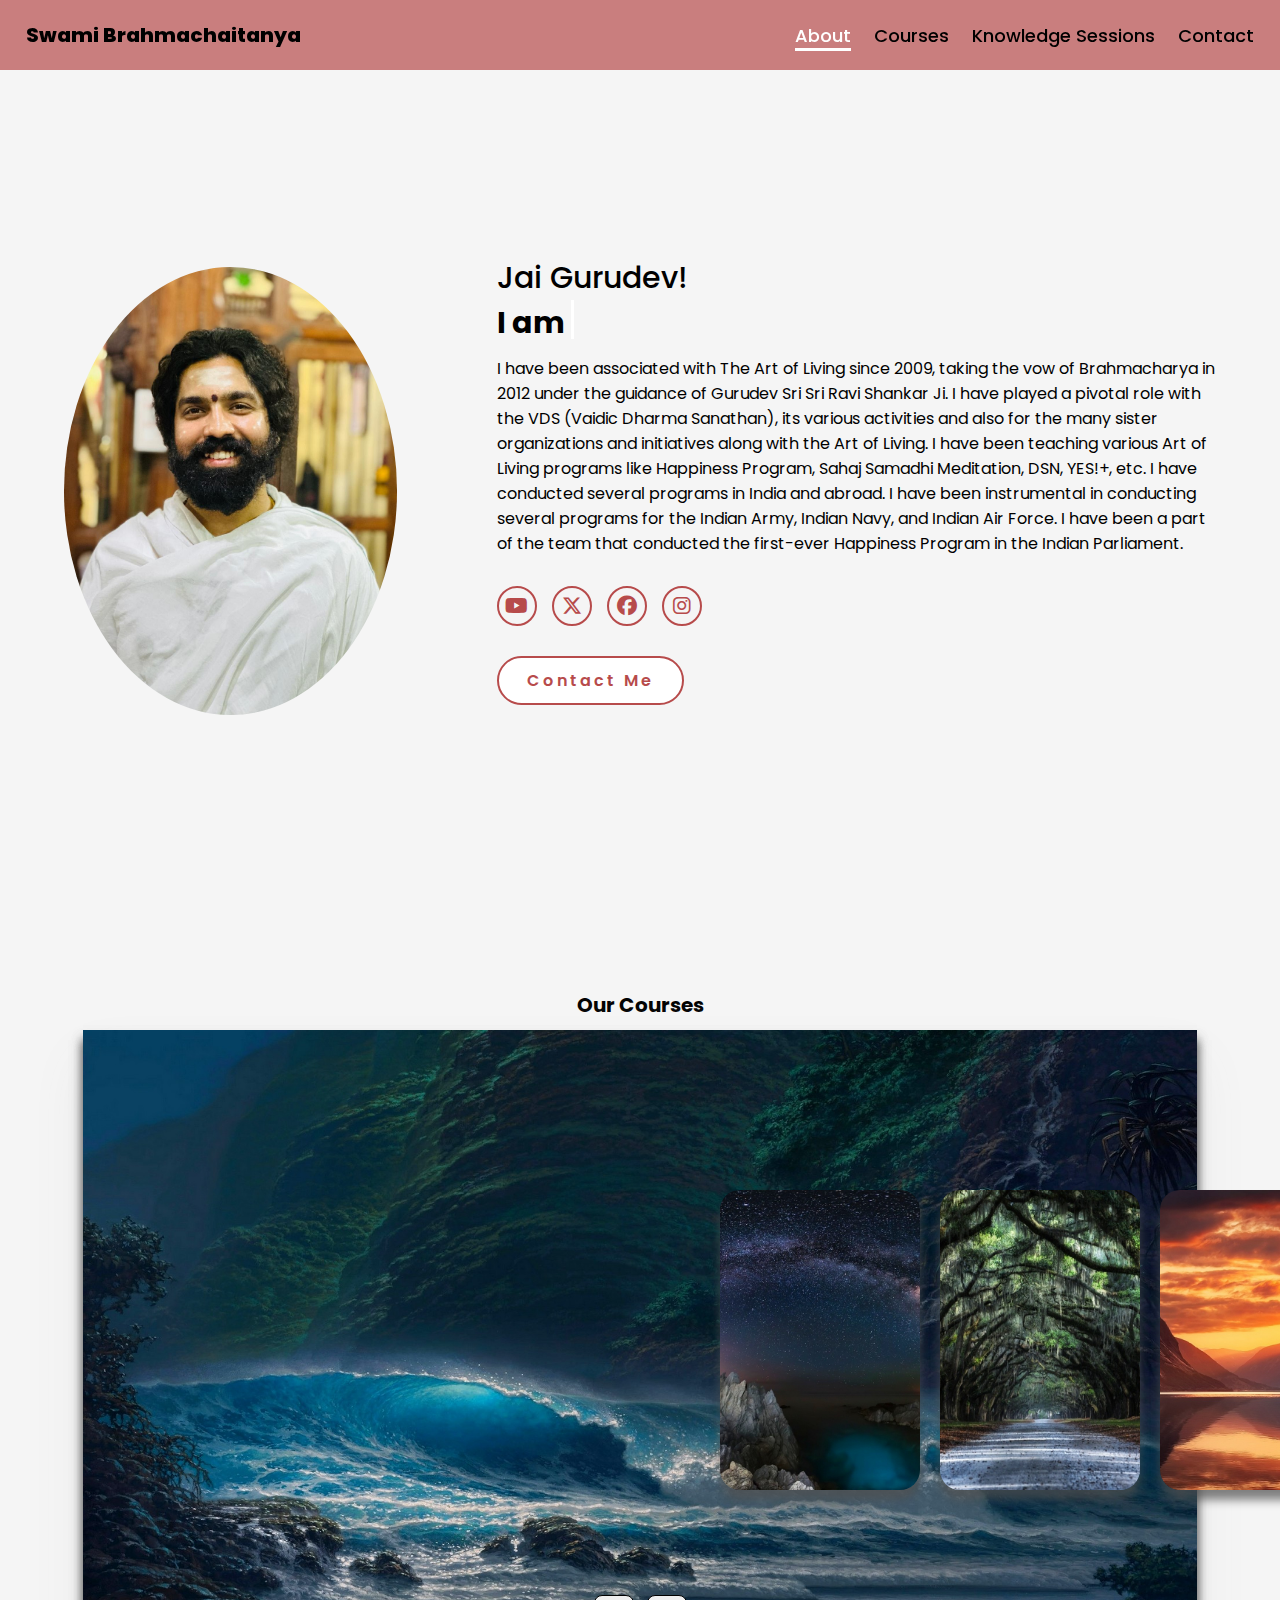
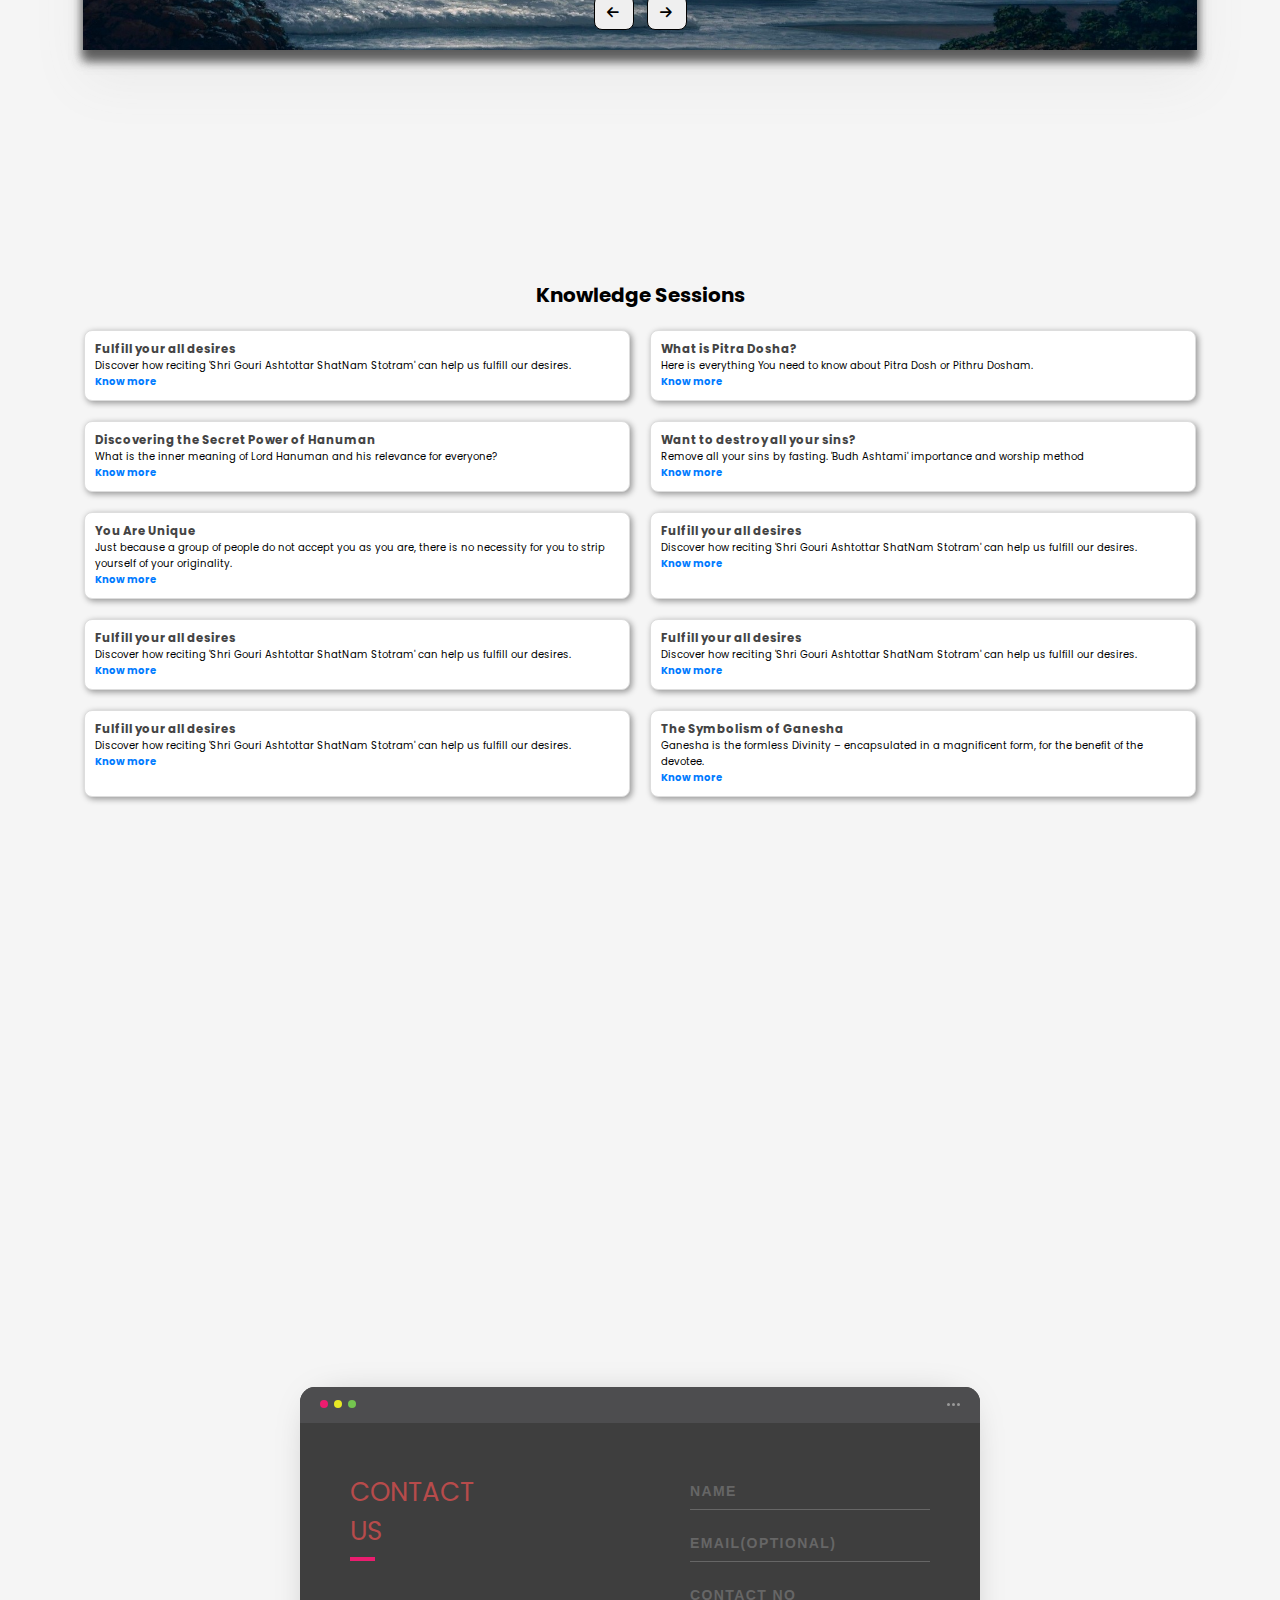
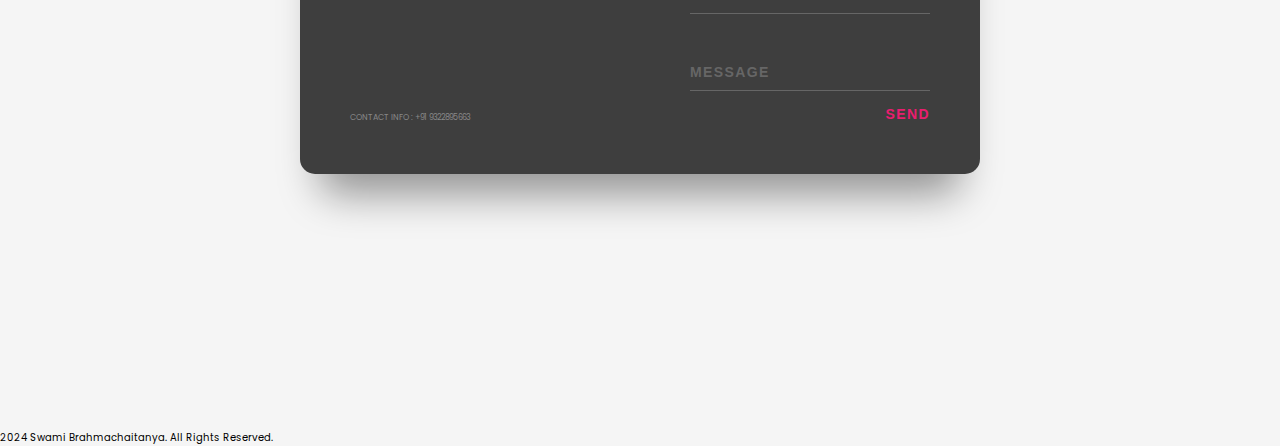
==== commit 98a217c9: "Changed Files" ====
--- a/index.html
+++ b/index.html
@@ -34,7 +34,7 @@
           I have played a pivotal role with the VDS (Vaidic Dharma Sanathan), its various activities and also for the many sister organizations and initiatives along with 
           the Art of Living. I have been teaching various Art of Living programs like Happiness Program, Sahaj Samadhi Meditation, DSN, YES!+, etc. I have conducted several 
           programs in India and abroad. I have been instrumental in conducting several programs for the Indian Army, Indian Navy, and Indian Air Force. I have been a part
-          of the team that conducted the first-ever Happiness Program in the Indian Parliament.
+          of the team that conducted the first-ever Happiness Program in the Indian Parliament.</p>
         <div class="social-icons">
           <a href="https://www.youtube.com/@Brahmachaitanyaji" target="_blank">
             <i class="fa-brands fa-youtube"></i>
@@ -57,51 +57,135 @@
     </section>
 
   <!-- Courses Section -->
-<section id="courses" class="courses">
-  <h2>Our Courses</h2>
-  <div class="courses-img">
-    <div class="slider">
-      <img src="home.jpg" alt="Image 1" class="slide" />
-      <img src="home.jpg" alt="Image 2" class="slide" />
-      <img src="home.jpg" alt="Image 3" class="slide" />
+  <section id="courses" class="courses">
+    <h2>Our Courses</h2>
+    <div class="container">
+      <div class="slide">
+          <div class="item" style="background-image: url('img/12.jpg');">
+              <div class="content">
+                  <div class="name">Switzerland</div>
+                  <div class="des">Lorem ipsum dolor, sit amet consectetur adipisicing elit. Ab, eum!</div>
+                  <button>See More</button>
+              </div>
+          </div>
+          <div class="item" style="background-image: url('img/R2.jpeg');">
+              <div class="content">
+                  <div class="name">Finland</div>
+                  <div class="des">Lorem ipsum dolor, sit amet consectetur adipisicing elit. Ab, eum!</div>
+                  <button>See More</button>
+              </div>
+          </div>
+          <div class="item" style="background-image: url('img/R3.jpeg');">
+              <div class="content">
+                  <div class="name">Iceland</div>
+                  <div class="des">Lorem ipsum dolor, sit amet consectetur adipisicing elit. Ab, eum!</div>
+                  <button>See More</button>
+              </div>
+          </div>
+          <div class="item" style="background-image: url('img/R4.jpeg');">
+              <div class="content">
+                  <div class="name">Australia</div>
+                  <div class="des">Lorem ipsum dolor, sit amet consectetur adipisicing elit. Ab, eum!</div>
+                  <button>See More</button>
+              </div>
+          </div>
+          <div class="item" style="background-image: url('img/R1.jpeg');">
+              <div class="content">
+                  <div class="name">Netherland</div>
+                  <div class="des">Lorem ipsum dolor, sit amet consectetur adipisicing elit. Ab, eum!</div>
+                  <button>See More</button>
+              </div>
+          </div>
+          <div class="item" style="background-image: url('img/R3.jpeg');">
+              <div class="content">
+                  <div class="name">Ireland</div>
+                  <div class="des">Lorem ipsum dolor, sit amet consectetur adipisicing elit. Ab, eum!</div>
+                  <button>See More</button>
+              </div>
+          </div>
+      </div>
+      <div class="button">
+          <button class="prev"><i class="fa-solid fa-arrow-left"></i></button>
+          <button class="next"><i class="fa-solid fa-arrow-right"></i></button>
+      </div>
     </div>
-    <button class="prev" onclick="changeSlide(-1)">&#10094;</button>
-    <button class="next" onclick="changeSlide(1)">&#10095;</button>
-  </div>
-</section>
- 
+  </section>
+
     <!-- Knowledge Sessions Section -->
-    <<section id="sessions" class="sessions">
+    <section id="sessions" class="sessions">
       <h2>Knowledge Sessions</h2>
       <div class="session-list">
         <div class="session-item">
           <h3>Fulfill your all desires</h3>
           <p>Discover how reciting 'Shri Gouri Ashtottar ShatNam Stotram' can help us fulfill our desires.</p>
           <p>
-            <a href="stotra.html" class="show-text-link" onclick="showMoreText(event1)">Know more</a>
+            <a href="#" class="show-text-link" onclick="showMoreText(event, 'files/stotra.html')">Know more</a>
           </p>
         </div>
         <div class="session-item">
           <h3>What is Pitra Dosha?</h3>
           <p>Here is everything You need to know about Pitra Dosh or Pithru Dosham.</p>
           <p>
-            <a href="pitra-dosha.html" class="show-text-link" onclick="showMoreText(event2)">Know more</a>
+            <a href="#" class="show-text-link" onclick="showMoreText(event, 'files/pitra-dosha.html')">Know more</a>
           </p>
         </div>
         <div class="session-item">
           <h3>Discovering the Secret Power of Hanuman</h3>
           <p>What is the inner meaning of Lord Hanuman and his relevance for everyone?</p>
           <p>
-            <a href="hanuman.html" class="show-text-link" onclick="showMoreText(event3)">Know more</a>
+            <a href="#" class="show-text-link" onclick="showMoreText(event, 'files/hanuman.html')">Know more</a>
           </p>
         </div>
         <div class="session-item">
           <h3>Want to destroy all your sins?</h3>
           <p>Remove all your sins by fasting. 'Budh Ashtami' importance and worship method</p>
           <p>
-            <a href="stotra.html" class="show-text-link" onclick="showMoreText(event)">Know more</a>
-          </p>
-        </div>
+            <a href="#" class="show-text-link" onclick="showMoreText(event, 'files/stotra.html')">Know more</a>
+          </p>
+        </div>
+        <div class="session-item">
+          <h3>You Are Unique</h3>
+          <p>Just because a group of people do not accept you as you are, there is no necessity for you to strip yourself of your originality.</p>
+          <p>
+            <a href="#" class="show-text-link" onclick="showMoreText(event, 'files/stotra.html')">Know more</a>
+          </p>
+        </div>
+        <div class="session-item">
+          <h3>Fulfill your all desires</h3>
+          <p>Discover how reciting 'Shri Gouri Ashtottar ShatNam Stotram' can help us fulfill our desires.</p>
+          <p>
+            <a href="#" class="show-text-link" onclick="showMoreText(event, 'files/stotra.html')">Know more</a>
+          </p>
+        </div>
+        <div class="session-item">
+          <h3>Fulfill your all desires</h3>
+          <p>Discover how reciting 'Shri Gouri Ashtottar ShatNam Stotram' can help us fulfill our desires.</p>
+          <p>
+            <a href="#" class="show-text-link" onclick="showMoreText(event, 'files/stotra.html')">Know more</a>
+          </p>
+        </div>
+        <div class="session-item">
+          <h3>Fulfill your all desires</h3>
+          <p>Discover how reciting 'Shri Gouri Ashtottar ShatNam Stotram' can help us fulfill our desires.</p>
+          <p>
+            <a href="#" class="show-text-link" onclick="showMoreText(event, 'files/stotra.html')">Know more</a>
+          </p>
+        </div>
+        <div class="session-item">
+          <h3>Fulfill your all desires</h3>
+          <p>Discover how reciting 'Shri Gouri Ashtottar ShatNam Stotram' can help us fulfill our desires.</p>
+          <p>
+            <a href="#" class="show-text-link" onclick="showMoreText(event, 'files/stotra.html')">Know more</a>
+          </p>
+        </div>
+        <div class="session-item">
+          <h3>The Symbolism of Ganesha</h3>
+          <p>Ganesha is the formless Divinity – encapsulated in a magnificent form, for the benefit of the devotee.</p>
+          <p>
+            <a href="https://adyantahinam.wordpress.com/" class="show-text-link" target="_blank">Know more</a>
+          </p>
+        </div>
+      </div>
     </section>
 
     <!-- Contact Section -->
@@ -113,7 +197,7 @@
               <div class="screen-header-left">
                 <div class="screen-header-button close"></div>
                 <div class="screen-header-button maximize"></div>
-                <div class="screen-header-button minimize"></div>
+              <div class="screen-header-button minimize"></div>
               </div>
               <div class="screen-header-right">
                 <div class="screen-header-ellipsis"></div>
@@ -135,7 +219,7 @@
                     <input class="app-form-control" placeholder="NAME" />
                   </div>
                   <div class="app-form-group">
-                    <input class="app-form-control" placeholder="EMAIL" />
+                    <input class="app-form-control" placeholder="EMAIL(optional)" />
                   </div>
                   <div class="app-form-group">
                     <input class="app-form-control" placeholder="CONTACT NO" />
@@ -156,10 +240,9 @@
   </body>
 
     <footer>
-      <p>&copy; 2024 Swami Brahmachaitanya. All Rights Reserved.</p>
+      <p>2024 Swami Brahmachaitanya. All Rights Reserved.</p>
     </footer>
 
     <!-- Include JavaScript file -->
     <script src="script.js"></script>
-  </body>
-</html>
+</html>--- a/style.css
+++ b/style.css
@@ -139,6 +139,7 @@
 .about-img {
   border-radius: 50%;
   margin-top: 5%;
+  border-color: #000 9px solid;
 }
 
 .about-img img {
@@ -152,6 +153,34 @@
 .about-img img:hover {
   transform: scale(1.02);
   box-shadow: 0 0 100px rgba(255, 251, 0, 0.7);
+}
+
+@media (max-width: 768px) {
+  .about {
+    flex-direction: column;
+    gap: 5rem;
+  }
+
+  .about .about-content h1 {
+    font-size: 2.5rem;
+  }
+
+  .about-content h3 {
+    font-size: 2.5rem;
+  }
+
+  .about-content p {
+    font-size: 1.4rem;
+  }
+
+  .about-img img {
+    width: 50vw;
+  }
+}
+
+.social-icons {
+  display: flex;
+  align-items: center;
 }
 
 .social-icons a {
@@ -207,7 +236,7 @@
 }
 
 .typing-text span::before {
-  content: "software Developer";
+  content: "";
   color: #b74b4b;
   animation: words 20s infinite;
 }
@@ -251,75 +280,168 @@
 }
 
 /* Courses section */
-#courses h2 {
+.courses {
+  position: relative;
+  padding: 50px 0;
+}
+
+.courses h2 {
   text-align: center;
   font-size: 2em;
-  margin-top: 70px;
-  margin-bottom: 5px;
-}
-
-.courses-img {
-  position: relative;
-  max-width: 440px;
-  overflow: hidden;
-}
-
-.slider {
-  display: flex;
-  transition: transform 0.5s ease-in-out;
-}
-
-.slide {
-  min-width: 100%;
-  transition: opacity 0.5s;
-}
-
-.prev,
-.next {
+  margin-top: 40px;
+  margin-bottom: 10px;
+}
+
+.courses .container{
+    display: flex;
+    justify-content: center;
+    align-items: center;
+    width: 87%;
+    height: 620px;
+    background: #f5f5f5;
+    box-shadow: 0 30px 50px #eaeaea;
+    position: relative;
+    margin-top: 10px;
+}
+
+.courses .container .slide .item{
+  width: 200px;
+  height: 300px;
   position: absolute;
   top: 50%;
-  transform: translateY(-50%);
-  background-color: rgba(0, 0, 0, 0.5);
-  color: white;
+  transform: translate(0, -50%);
+  border-radius: 20px;
+  box-shadow: 0 10px 10px #505050b6;
+  background-position: 50% 50%;
+  background-size: cover;
+  display: inline-block;
+  transition: 0.5s;
+}
+
+.courses .slide .item:nth-child(1),
+.courses .slide .item:nth-child(2){
+  top: 0;
+  left: 0;
+  transform: translate(0, 0);
+  border-radius: 0;
+  width: 100%;
+  height: 100%;
+}
+
+.courses .slide .item:nth-child(3){
+  left: calc(50% + 80px);
+}
+
+/* .courses .slide .item:hover {
+  transform: scale(0.8);
+} */
+
+.courses .slide .item:nth-child(4){
+  left: calc(50% + 300px);
+}
+.courses .slide .item:nth-child(5){
+  left: calc(50% + 520px);
+}
+
+/* here n = 0, 1, 2, 3,... */
+.slide .item:nth-child(n + 6){
+  left: calc(50% +740px);
+  opacity: 0;
+}
+
+.courses .item .content{
+  position: absolute;
+  top: 50%;
+  left: 100px;
+  width: 300px;
+  text-align: left;
+  color: #eee;
+  transform: translate(0, -50%);
+  font-family: system-ui;
+  display: none;
+}
+
+.courses .slide .item:nth-child(2) .content{
+  display: block;
+}
+
+.courses .content .name{
+  font-size: 40px;
+  text-transform: uppercase;
+  font-weight: bold;
+  opacity: 0;
+  animation: animate 1s ease-in-out 1 forwards;
+}
+
+.courses .content .des{
+  margin-top: 10px;
+  margin-bottom: 20px;
+  opacity: 0;
+  animation: animate 1s ease-in-out 0.3s 1 forwards;
+}
+
+.courses .content button{
+  padding: 10px 20px;
   border: none;
-  padding: 10px;
   cursor: pointer;
-  font-size: 1.5em;
-}
-
-.prev {
-  left: 10px;
-}
-
-.next {
-  right: 10px;
-}
-
-.prev:hover,
-.next:hover {
-  background-color: rgba(0, 0, 0, 0.8);
+  opacity: 0;
+  animation: animate 1s ease-in-out 0.6s 1 forwards;
+}
+
+@keyframes animate {
+  from{
+      opacity: 0;
+      transform: translate(0, 100px);
+      filter: blur(33px);
+  }
+
+  to{
+      opacity: 1;
+      transform: translate(0);
+      filter: blur(0);
+  }
+}
+
+.courses .button{
+  width: 100%;
+  text-align: center;
+  position: absolute;
+  bottom: 20px;
+}
+
+.courses .button button{
+  width: 40px;
+  height: 35px;
+  border-radius: 8px;
+  border: none;
+  cursor: pointer;
+  margin: 0 5px;
+  border: 1px solid #000;
+  transition: 0.3s;
+}
+
+.courses .button button:hover{
+  background: #ababab;
+  color: #fff;
 }
 
 /* knowldge session section */
 .sessions h2 {
   text-align: center;
   font-size: 2em;
-  margin-bottom: 5px;
   margin-top: 50px;
 }
 
 .session-list {
-  display: flex; /* Enable flexbox */
-  flex-wrap: wrap; /* Allow items to wrap to the next line */
-  gap: 20px; /* Space between items */
-  /* background-color: #e2e2e2; */
+  display: flex;
+  flex-wrap: wrap;
+  gap: 20px;
   padding: 20px;
 }
 
-/* Style for individual session items */
 .session-item {
-  flex: 1 1 calc(50% - 20px); /* Make each item take up 50% width minus the gap */
-  box-sizing: border-box; /* Include padding and border in width */
+  flex: 1 1 calc(50% - 20px); 
+  box-sizing: border-box;
   padding: 10px;
   background-color: #fff;
   border: 1px solid #ddd;
@@ -327,13 +449,6 @@
   box-shadow: 2px 2px 6px rgba(0, 0, 0, 0.4);
 }
 
-/* Style for smaller screens */
-@media (max-width: 768px) {
-  .session-item {
-    flex: 1 1 100%; /* Stack items vertically on smaller screens */
-  }
-}
-
 .session-item h3 {
   color: #444;
 }
@@ -341,99 +456,16 @@
 .show-text-link {
   color: #007bff;
   text-decoration: none;
-  font-weight: bold; 
+  font-weight: bold;
 }
 
 .show-text-link:hover {
   text-decoration: underline;
 }
 
-
-
-/* Contact Section */
-.direct-contact-container {
-  flex: 1;
-  padding: 20px;
-  background-color: #f9f9f9;
-  border-radius: 8px;
-  box-shadow: 0 4px 8px rgba(0, 0, 0, 0.1);
-}
-
-.contact-wrapper {
-  display: flex;
-  flex-direction: row;
-  justify-content: space-between;
-  gap: 20px;
-  padding: 20px;
-}
-
-.form-horizontal {
-  flex: 1;
-}
-
-.direct-contact-container {
-  flex: 1;
-  padding: 20px;
-  background-color: #f9f9f9;
-  border-radius: 8px;
-  box-shadow: 0 4px 8px rgba(0, 0, 0, 0.1);
-}
-
-.contact-text {
-  margin-left: 10px;
-}
-
-.contact-icon {
-  color: #333;
-  text-decoration: none;
-  margin-right: 15px;
-}
-
-.contact-icon:hover {
-  color: #007bff;
-}
-
-.btn-primary {
-  background-color: #007bff;
-  color: #fff;
-  border: none;
-  padding: 10px 20px;
-  cursor: pointer;
-  border-radius: 4px;
-  font-size: 1em;
-}
-
-.btn-primary:hover {
-  background-color: #0056b3;
-}
-
-.form-control {
-  width: 100%;
-  padding: 10px;
-  margin-bottom: 15px;
-  border: 1px solid #ddd;
-  border-radius: 4px;
-  box-sizing: border-box;
-}
-
-.alt-send-button {
-  display: flex;
-  align-items: center;
-}
-
-.fa-paper-plane {
-  margin-right: 5px;
-}
-
-.section-header {
-  text-align: center;
-  margin-bottom: 40px;
-  font-size: 2.5em;
-}
-
 @media (max-width: 768px) {
-  .contact-wrapper {
-    flex-direction: column;
+  .session-item {
+    flex: 1 1 100%;
   }
 }
 
@@ -639,43 +671,3 @@
   height: 20px;
   margin: 0 5px;
 }
-
-/* @media screen and (max-width: 520px) {
-  .screen-body {
-    flex-direction: column;
-  }
-
-  .screen-body-item.left {
-    margin-bottom: 30px;
-  }
-
-  .app-title {
-    flex-direction: row;
-  }
-
-  .app-title span {
-    margin-right: 12px;
-  }
-
-  .app-title:after {
-    display: none;
-  }
-}
-
-@media screen and (max-width: 600px) {
-  .screen-body {
-    padding: 40px;
-  }
-
-  .screen-body-item {
-    padding: 0;
-  }
-} */
-
-/* Footer */
-.copyright {
-  font: 200 14px "Oswald", sans-serif;
-  color: #555;
-  letter-spacing: 1px;
-  text-align: center;
-}